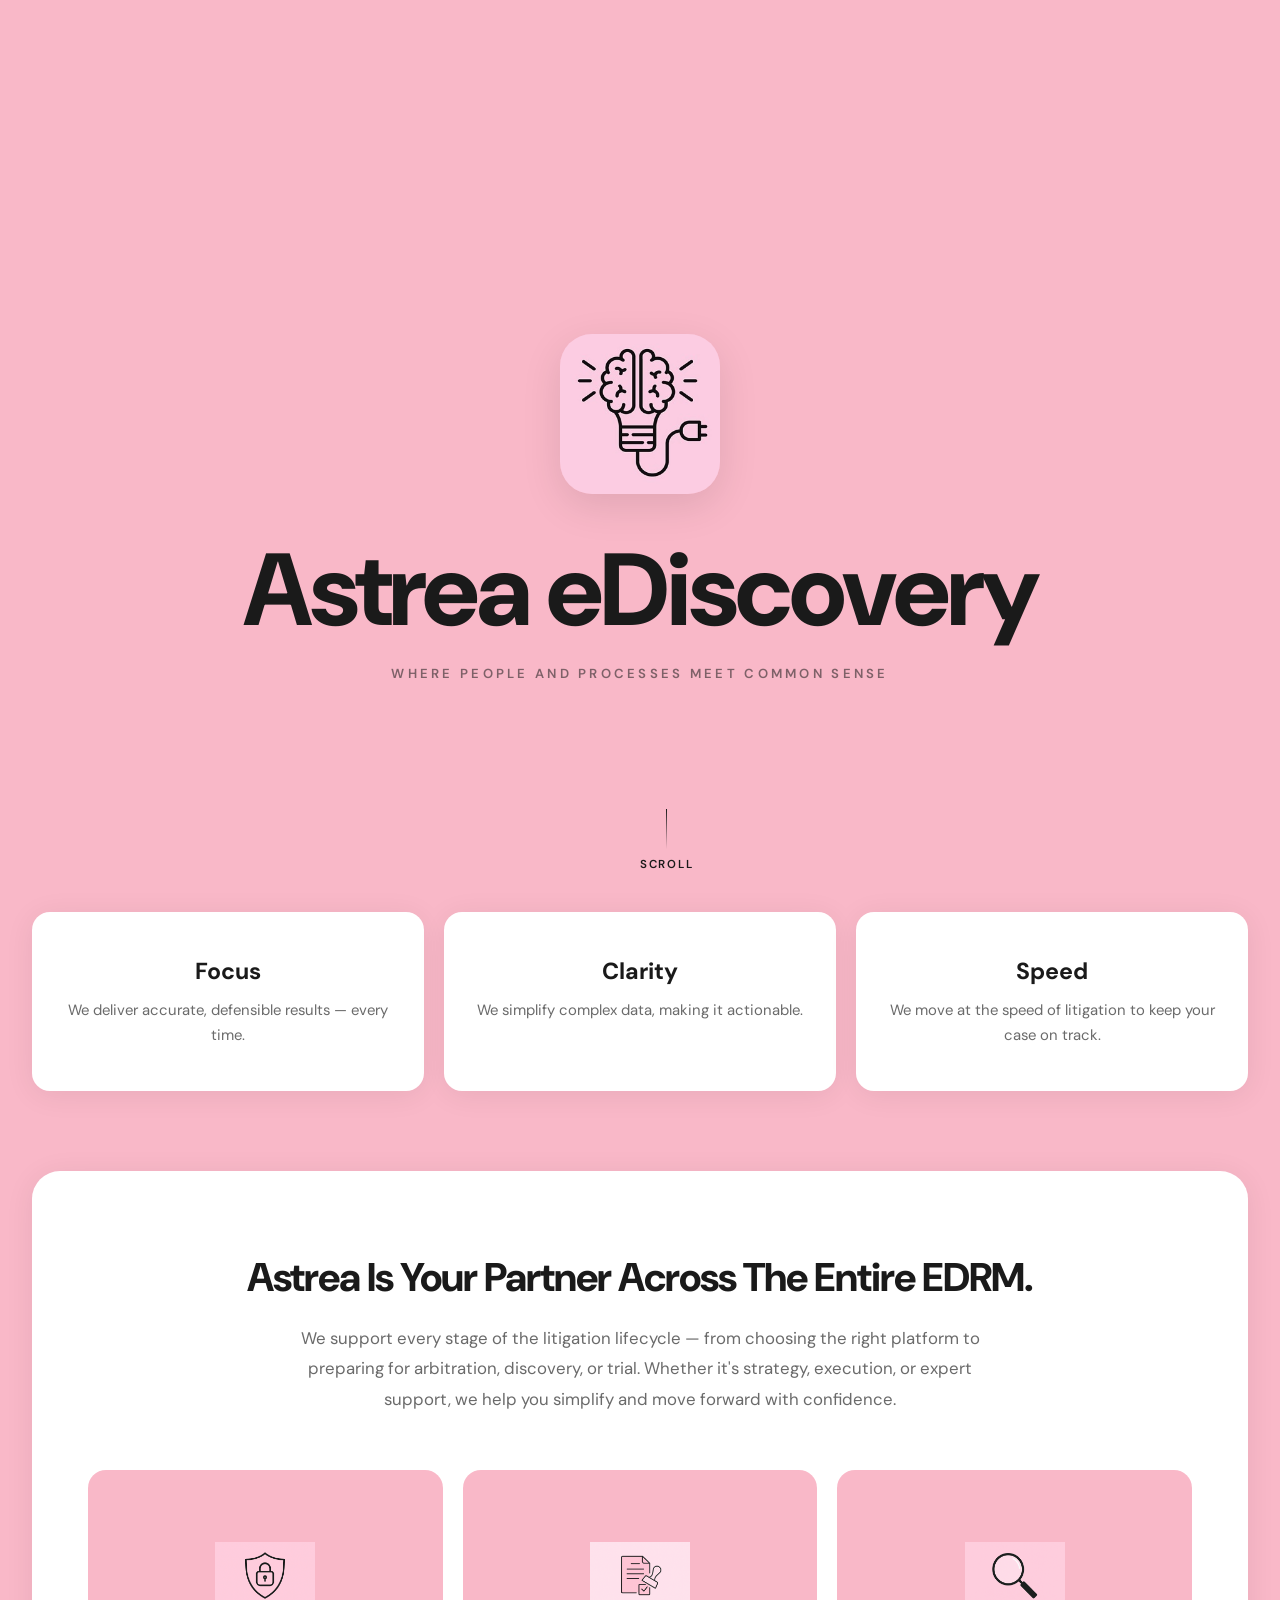
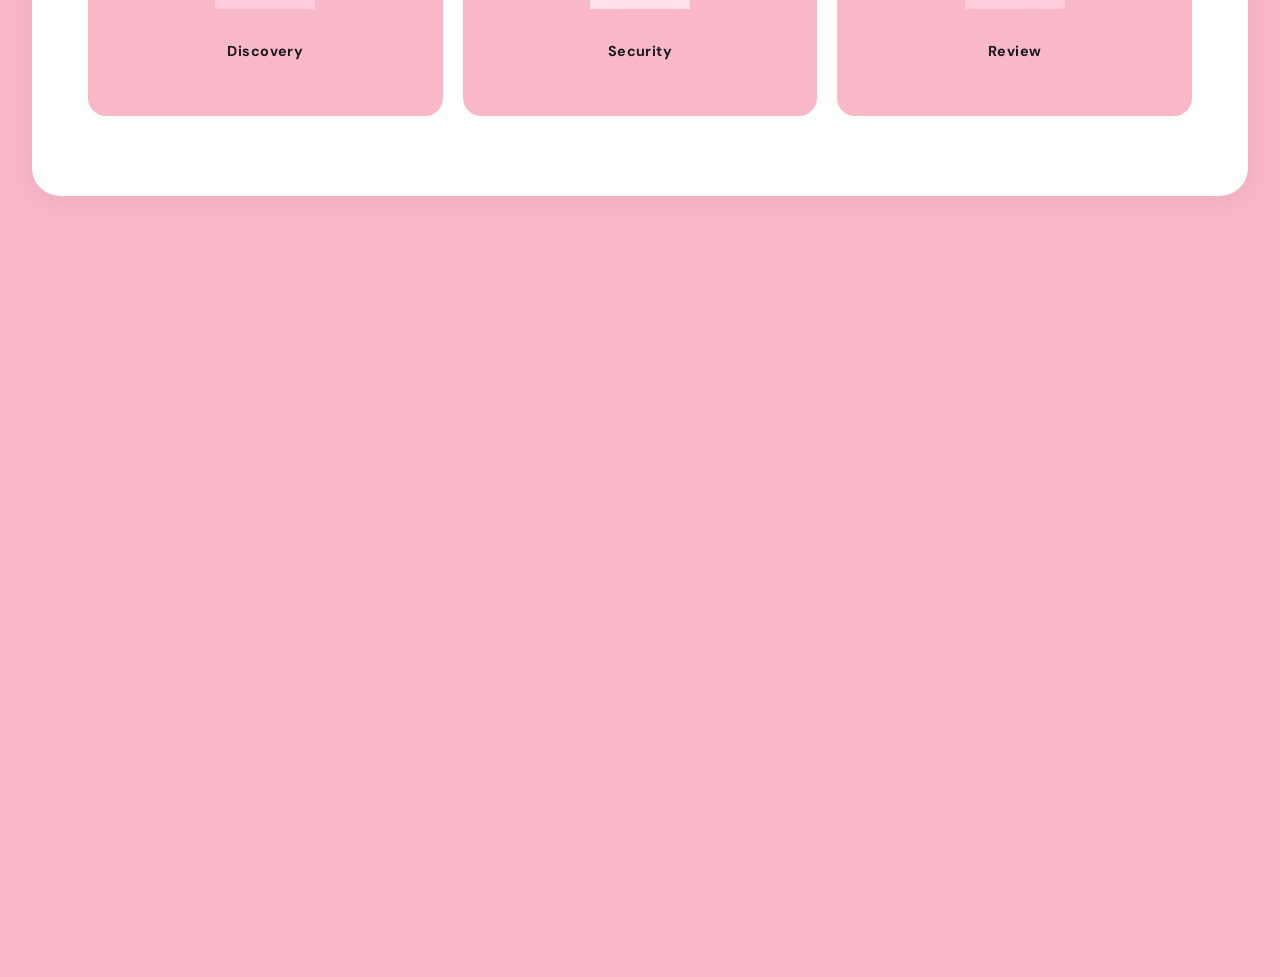
==== index.html @ 012e1cc3 "inital commit with all static files no links" ====
<!DOCTYPE html>
<html lang="en">
<head>
  <meta charset="UTF-8">
  <meta name="viewport" content="width=device-width, initial-scale=1.0">
  <title>Astrea eDiscovery — Where People and Processes Meet Common Sense</title>
  <link rel="icon" type="image/png" href="images/favicon.png">
  <link rel="stylesheet" href="css/style.css">
  <style>
    .tool-logo-dark {
      background: #111;
      border-radius: 12px;
      padding: 1rem 1.5rem;
      display: flex;
      align-items: center;
      justify-content: center;
      min-width: 200px;
      height: 68px;
    }

    /* ── PAGE-SPECIFIC ─────────────────────── */

    /* Hero */
    .hero {
      min-height: calc(100vh - 76px);
      display: flex;
      flex-direction: column;
      align-items: center;
      justify-content: center;
      text-align: center;
      padding: 5rem 2rem 4rem;
      position: relative;
    }

    .hero-icon {
      margin-bottom: 2.5rem;
      animation: float 4s ease-in-out infinite;
    }

    @keyframes float {
      0%, 100% { transform: translateY(0); }
      50%       { transform: translateY(-12px); }
    }

    .hero h1 {
      font-size: clamp(3.2rem, 8vw, 6.5rem);
      font-weight: 800;
      letter-spacing: -0.03em;
      line-height: 1;
      margin-bottom: 1.5rem;
      opacity: 0;
      animation: heroFade 0.8s 0.2s ease forwards;
    }

    .hero-tag {
      font-size: 0.82rem;
      letter-spacing: 0.25em;
      text-transform: uppercase;
      font-weight: 600;
      color: rgba(26,26,26,0.55);
      opacity: 0;
      animation: heroFade 0.8s 0.45s ease forwards;
    }

    @keyframes heroFade {
      from { opacity: 0; transform: translateY(16px); }
      to   { opacity: 1; transform: translateY(0); }
    }

    .hero-scroll {
      position: absolute;
      bottom: 2.5rem;
      left: 50%;
      transform: translateX(-50%);
      display: flex;
      flex-direction: column;
      align-items: center;
      gap: 0.5rem;
      opacity: 0.45;
      animation: heroFade 1s 1s ease forwards;
    }

    .hero-scroll span {
      font-size: 0.72rem;
      letter-spacing: 0.15em;
      text-transform: uppercase;
      font-weight: 600;
    }

    .scroll-line {
      width: 1px;
      height: 40px;
      background: linear-gradient(to bottom, var(--dark), transparent);
      animation: scrollPulse 1.6s ease-in-out infinite;
    }

    @keyframes scrollPulse {
      0%, 100% { opacity: 0.4; transform: scaleY(1); }
      50%       { opacity: 1;   transform: scaleY(1.2); }
    }

    /* Values */
    .values-section {
      padding: 0 2rem 2.5rem;
    }

    .values-grid {
      max-width: 1240px;
      margin: 0 auto;
      display: grid;
      grid-template-columns: repeat(3, 1fr);
      gap: 1.25rem;
    }

    .value-card {
      background: var(--white);
      border-radius: var(--radius-md);
      padding: 2.75rem 2rem;
      text-align: center;
      box-shadow: var(--shadow-card);
      transition: transform var(--transition), box-shadow var(--transition);
      cursor: default;
    }

    .value-card:hover {
      transform: translateY(-5px);
      box-shadow: var(--shadow-lift);
    }

    .value-card h3 {
      font-size: 1.45rem;
      font-weight: 700;
      margin-bottom: 0.75rem;
    }

    .value-card p {
      font-size: 0.93rem;
      line-height: 1.65;
      color: rgba(26,26,26,0.65);
    }

    /* EDRM */
    .edrm-section {
      padding: 2.5rem 2rem;
    }

    .edrm-inner {
      max-width: 1240px;
      margin: 0 auto;
      background: var(--white);
      border-radius: var(--radius-lg);
      padding: 5rem 3.5rem;
      text-align: center;
      box-shadow: var(--shadow-card);
    }

    .edrm-inner h2 {
      font-size: clamp(1.7rem, 3.5vw, 2.5rem);
      font-weight: 800;
      letter-spacing: -0.025em;
      margin-bottom: 1.25rem;
    }

    .edrm-inner .lead {
      font-size: 1.05rem;
      line-height: 1.8;
      color: rgba(26,26,26,0.65);
      max-width: 680px;
      margin: 0 auto 3.5rem;
    }

    .edrm-icons {
      display: grid;
      grid-template-columns: repeat(3, 1fr);
      gap: 1.25rem;
    }

    .edrm-icon-tile {
      background: var(--pink);
      border-radius: var(--radius-md);
      padding: 3.5rem 2rem;
      display: flex;
      flex-direction: column;
      align-items: center;
      gap: 1rem;
      transition: transform var(--transition);
    }

    .edrm-icon-tile:hover { transform: translateY(-4px); }

    .edrm-icon-tile span {
      font-weight: 700;
      font-size: 0.9rem;
      letter-spacing: 0.03em;
    }

    /* CTA Banner */
    .cta-section {
      padding: 0 2rem 2.5rem;
    }

    .cta-inner {
      max-width: 1240px;
      margin: 0 auto;
      background: var(--white);
      border-radius: var(--radius-lg);
      padding: 3.5rem 3rem;
      display: flex;
      align-items: center;
      justify-content: space-between;
      gap: 2rem;
      box-shadow: var(--shadow-card);
    }

    .cta-inner h2 {
      font-size: clamp(1.6rem, 3vw, 2.2rem);
      font-weight: 800;
      letter-spacing: -0.02em;
    }

    /* Toolbelt */
    .toolbelt-section {
      padding: 0 2rem 2.5rem;
    }

    .toolbelt-inner {
      max-width: 1240px;
      margin: 0 auto;
      background: var(--white);
      border-radius: var(--radius-lg);
      padding: 4.5rem 3.5rem;
      box-shadow: var(--shadow-card);
    }

    .toolbelt-header {
      text-align: center;
      margin-bottom: 3.5rem;
    }

    .toolbelt-header h2 {
      font-size: 2rem;
      font-weight: 800;
      letter-spacing: -0.02em;
      margin-bottom: 0.5rem;
    }

    .toolbelt-header p {
      font-size: 0.9rem;
      font-style: italic;
      color: rgba(26,26,26,0.5);
    }

    .toolbelt-grid {
      display: grid;
      grid-template-columns: repeat(3, 1fr);
      gap: 0;
    }

    .tool-item {
      padding: 0 2.5rem;
      text-align: center;
      border-right: 1px solid rgba(0,0,0,0.07);
    }

    .tool-item:last-child { border-right: none; }

    .tool-logo-area {
      height: 64px;
      display: flex;
      align-items: center;
      justify-content: center;
      margin-bottom: 1.5rem;
    }

    .tool-logo-relativity {
      font-size: 1.5rem;
      font-weight: 800;
      color: #E8820C;
      display: flex;
      align-items: center;
      gap: 0.4rem;
    }

    .tool-logo-reveal {
      font-size: 2rem;
      font-weight: 900;
      font-style: italic;
      color: #6B1F6B;
      letter-spacing: -0.03em;
    }

    .tool-logo-logikcull {
      font-size: 1.45rem;
      font-weight: 700;
      color: #1B3A5C;
      letter-spacing: -0.03em;
    }

    .tool-item h3 {
      font-size: 1.1rem;
      font-weight: 800;
      margin-bottom: 0.75rem;
    }

    .tool-item p {
      font-size: 0.88rem;
      line-height: 1.65;
      color: rgba(26,26,26,0.6);
      margin-bottom: 1.25rem;
    }

    .tool-link {
      font-size: 0.88rem;
      font-weight: 600;
      color: var(--dark);
      text-decoration: none;
      display: inline-flex;
      align-items: center;
      gap: 0.3rem;
      border-bottom: 1px solid transparent;
      transition: border-color var(--transition);
    }

    .tool-link:hover { border-color: var(--dark); }

    /* ── RESPONSIVE ─────────────────────────── */
    @media (max-width: 900px) {
      .values-grid,
      .edrm-icons,
      .toolbelt-grid { grid-template-columns: 1fr; }

      .tool-item { border-right: none; border-bottom: 1px solid rgba(0,0,0,0.07); padding: 2rem 1rem; }
      .tool-item:last-child { border-bottom: none; }

      .cta-inner { flex-direction: column; text-align: center; }

      .edrm-inner { padding: 3rem 1.5rem; }
      .toolbelt-inner { padding: 3rem 1.5rem; }
    }
  </style>
</head>
<body>

<!-- ═══════════════ NAV ═══════════════════ -->
<div id="site-header"></div>


<!-- ═══════════════ HERO ══════════════════ -->
<section class="hero">
  <div class="hero-icon">
    <img src="images/logo.jpg" alt="Astrea eDiscovery" style="width:160px;height:160px;object-fit:cover;border-radius:32px;box-shadow:0 12px 40px rgba(0,0,0,0.1);">
  </div>

  <h1>Astrea eDiscovery</h1>
  <p class="hero-tag">Where people and processes meet common sense</p>

  <div class="hero-scroll" aria-hidden="true">
    <div class="scroll-line"></div>
    <span>Scroll</span>
  </div>
</section>


<!-- ═══════════════ VALUES ════════════════ -->
<section class="values-section">
  <div class="values-grid">
    <div class="value-card reveal reveal-delay-1">
      <h3>Focus</h3>
      <p>We deliver accurate, defensible results — every time.</p>
    </div>
    <div class="value-card reveal reveal-delay-2">
      <h3>Clarity</h3>
      <p>We simplify complex data, making it actionable.</p>
    </div>
    <div class="value-card reveal reveal-delay-3">
      <h3>Speed</h3>
      <p>We move at the speed of litigation to keep your case on track.</p>
    </div>
  </div>
</section>


<!-- ═══════════════ EDRM ═════════════════ -->
<section class="edrm-section">
  <div class="edrm-inner reveal">
    <h2>Astrea Is Your Partner Across The Entire EDRM.</h2>
    <p class="lead">We support every stage of the litigation lifecycle — from choosing the right platform to preparing for arbitration, discovery, or trial. Whether it's strategy, execution, or expert support, we help you simplify and move forward with confidence.</p>

    <div class="edrm-icons">
      <!-- Search / Investigation -->
      <div class="edrm-icon-tile reveal reveal-delay-1">
        <img src="images/icon-search.png" alt="Discovery" style="width:100px;height:100px;object-fit:contain;">
        <span>Discovery</span>
      </div>
      <!-- Security / Shield -->
      <div class="edrm-icon-tile reveal reveal-delay-2">
        <img src="images/icon-security.png" alt="Security" style="width:100px;height:100px;object-fit:contain;">
        <span>Security</span>
      </div>
      <!-- Cloud / Review -->
      <div class="edrm-icon-tile reveal reveal-delay-3">
        <img src="images/icon-cloud.png" alt="Review" style="width:100px;height:100px;object-fit:contain;">
        <span>Review</span>
      </div>
    </div>
  </div>
</section>


<!-- ═══════════════ CTA ═══════════════════ -->
<section class="cta-section">
  <div class="cta-inner reveal">
    <h2>Precision Starts Here</h2>
    <a href="contact.html" class="btn-outline">Contact Us</a>
  </div>
</section>


<!-- ═══════════════ TOOLBELT ═════════════ -->
<section class="toolbelt-section">
  <div class="toolbelt-inner reveal">
    <div class="toolbelt-header">
      <h2>Our Toolbelt</h2>
      <p>Collaboration starts with the right tools</p>
    </div>

    <div class="toolbelt-grid">
      <div class="tool-item">
        <div class="tool-logo-area">
          <div class="tool-logo-dark">
            <img src="images/logo-relativity.png" alt="Relativity" style="max-width:180px;max-height:42px;object-fit:contain;">
          </div>
        </div>
        <h3>Power meets control</h3>
        <p>Leverage advanced AI in the industry's leading cloud platform and streamline every phase of eDiscovery.</p>
        <a href="#" class="tool-link">Read About Relativity →</a>
      </div>

      <div class="tool-item">
        <div class="tool-logo-area">
          <div class="tool-logo-dark">
            <img src="images/logo-reveal.png" alt="Reveal" style="max-width:180px;max-height:42px;object-fit:contain;">
          </div>
        </div>
        <h3>AI you can trust</h3>
        <p>Use cutting-edge AI and interactive visual analytics to uncover insights faster, reduce data volume, and accelerate your review.</p>
        <a href="#" class="tool-link">Read About Reveal →</a>
      </div>

      <div class="tool-item">
        <div class="tool-logo-area">
          <div class="tool-logo-dark">
            <img src="images/logo-logikcull.png" alt="Logikcull" style="max-width:180px;max-height:42px;object-fit:contain;">
          </div>
        </div>
        <h3>Fast, secure, easy</h3>
        <p>Simplify eDiscovery with instant data uploads, automated organization, and intuitive search filters.</p>
        <a href="#" class="tool-link">Read About Logikcull →</a>
      </div>
    </div>
  </div>
</section>


<!-- ═══════════════ FOOTER ════════════════ -->
<div id="site-footer"></div>

<script src="js/components.js"></script>
</body>
</html>
---- css/style.css ----
/* =============================================
   ASTREA eDISCOVERY — SHARED STYLES
   ============================================= */

@import url('https://fonts.googleapis.com/css2?family=DM+Sans:ital,opsz,wght@0,9..40,300;0,9..40,400;0,9..40,500;0,9..40,600;0,9..40,700;0,9..40,800;1,9..40,400&display=swap');

:root {
  --pink:        #F9B8C8;
  --pink-light:  #fcd6e1;
  --pink-dark:   #f0a0bb;
  --dark:        #1a1a1a;
  --dark-2:      #2e2e2e;
  --footer-bg:   #111111;
  --white:       #ffffff;
  --card-bg:     rgba(255,255,255,0.95);
  --radius-sm:   10px;
  --radius-md:   18px;
  --radius-lg:   28px;
  --shadow-card: 0 4px 30px rgba(0,0,0,0.07);
  --shadow-lift: 0 16px 50px rgba(0,0,0,0.13);
  --transition:  0.28s cubic-bezier(0.4,0,0.2,1);
}

*, *::before, *::after { margin: 0; padding: 0; box-sizing: border-box; }

html { scroll-behavior: smooth; }

body {
  font-family: 'DM Sans', sans-serif;
  background: var(--pink);
  color: var(--dark);
  -webkit-font-smoothing: antialiased;
  overflow-x: hidden;
}

/* ─── NAV — FLOATING ISLAND ───────────────── */
.nav-wrapper {
  position: fixed;
  top: 0;
  left: 0;
  right: 0;
  z-index: 900;
  display: flex;
  justify-content: center;
  padding: 1rem 1.5rem;
  pointer-events: none; /* let clicks pass through the wrapper */
  transition: transform 0.4s cubic-bezier(0.4, 0, 0.2, 1),
              opacity  0.4s cubic-bezier(0.4, 0, 0.2, 1);
}

/* Hide on scroll down */
.nav-wrapper.nav-hidden {
  transform: translateY(-120%);
  opacity: 0;
}

.nav {
  pointer-events: all; /* re-enable clicks on the actual nav pill */
  background: rgba(255, 255, 255, 0.92);
  backdrop-filter: blur(20px);
  -webkit-backdrop-filter: blur(20px);
  border-radius: 999px;
  border: 1px solid rgba(255, 255, 255, 0.8);
  box-shadow: 0 8px 32px rgba(0, 0, 0, 0.10),
              0 2px 8px rgba(0, 0, 0, 0.06);
  display: flex;
  align-items: center;
  gap: 0.5rem;
  padding: 0.5rem 0.6rem 0.5rem 0.6rem;
  max-width: 860px;
  width: 100%;
  transition: box-shadow 0.3s ease, background 0.3s ease;
}

.nav:hover {
  box-shadow: 0 12px 40px rgba(0, 0, 0, 0.13),
              0 2px 8px rgba(0, 0, 0, 0.07);
}

/* Logo */
.nav-logo {
  display: flex;
  align-items: center;
  flex-shrink: 0;
  text-decoration: none;
}

.nav-logo img {
  width: 46px;
  height: 46px;
  border-radius: 50%;
  object-fit: cover;
  border: 2px solid rgba(0,0,0,0.08);
  display: block;
}

/* Links */
.nav-links {
  display: flex;
  align-items: center;
  gap: 0.25rem;
  list-style: none;
  flex: 1;
  justify-content: center;
}

.nav-links a {
  text-decoration: none;
  color: var(--dark);
  font-weight: 500;
  font-size: 0.93rem;
  padding: 0.5rem 0.9rem;
  border-radius: 999px;
  transition: background var(--transition), color var(--transition);
  white-space: nowrap;
}

.nav-links a:hover {
  background: rgba(249, 184, 200, 0.3);
  color: var(--dark);
}

.nav-links a.active {
  background: rgba(249, 184, 200, 0.45);
  font-weight: 600;
}

/* Contact button */
.btn-nav {
  background: var(--dark) !important;
  color: var(--white) !important;
  padding: 0.6rem 1.4rem !important;
  border-radius: 999px !important;
  font-weight: 700 !important;
  letter-spacing: 0.07em !important;
  font-size: 0.78rem !important;
  text-transform: uppercase !important;
  transition: background var(--transition), transform var(--transition) !important;
}

.btn-nav:hover {
  background: #333 !important;
  transform: scale(1.03) !important;
}

/* Hamburger */
.hamburger {
  display: none;
  flex-direction: column;
  gap: 4px;
  cursor: pointer;
  background: none;
  border: none;
  padding: 8px;
  border-radius: 50%;
  flex-shrink: 0;
}

.hamburger span {
  display: block;
  width: 20px;
  height: 2px;
  background: var(--dark);
  border-radius: 2px;
  transition: all 0.3s;
}

.hamburger.open span:nth-child(1) { transform: rotate(45deg) translate(4px, 4px); }
.hamburger.open span:nth-child(2) { opacity: 0; }
.hamburger.open span:nth-child(3) { transform: rotate(-45deg) translate(4px, -4px); }

/* Body offset so content isn't hidden under fixed nav */
body { padding-top: 88px; }

/* ─── BUTTONS ─────────────────────────────── */
.btn-outline {
  display: inline-flex;
  align-items: center;
  gap: 0.5rem;
  border: 2px solid var(--dark);
  color: var(--dark);
  background: transparent;
  padding: 0.85rem 2.5rem;
  border-radius: 50px;
  font-family: 'DM Sans', sans-serif;
  font-weight: 700;
  letter-spacing: 0.1em;
  font-size: 0.82rem;
  text-transform: uppercase;
  text-decoration: none;
  cursor: pointer;
  transition: all var(--transition);
}

.btn-outline:hover {
  background: var(--dark);
  color: var(--white);
  transform: translateY(-2px);
  box-shadow: 0 8px 24px rgba(0,0,0,0.15);
}

.btn-solid {
  display: inline-flex;
  align-items: center;
  gap: 0.5rem;
  border: 2px solid var(--dark);
  color: var(--white);
  background: var(--dark);
  padding: 0.85rem 2.5rem;
  border-radius: 50px;
  font-family: 'DM Sans', sans-serif;
  font-weight: 700;
  letter-spacing: 0.07em;
  font-size: 0.85rem;
  text-decoration: none;
  cursor: pointer;
  transition: all var(--transition);
}

.btn-solid:hover {
  background: transparent;
  color: var(--dark);
  transform: translateY(-2px);
}

/* ─── SECTION WRAPPER ─────────────────────── */
.section-wrap {
  max-width: 1240px;
  margin: 0 auto;
  padding: 0 2rem;
}

/* ─── WHITE CARD BLOCK ────────────────────── */
.card-block {
  background: var(--white);
  border-radius: var(--radius-lg);
  box-shadow: var(--shadow-card);
  padding: 4rem 3rem;
}

/* ─── SCROLL REVEAL ───────────────────────── */
.reveal {
  opacity: 0;
  transform: translateY(28px);
  transition: opacity 0.65s ease, transform 0.65s ease;
}

.reveal.visible {
  opacity: 1;
  transform: translateY(0);
}

.reveal-delay-1 { transition-delay: 0.1s; }
.reveal-delay-2 { transition-delay: 0.2s; }
.reveal-delay-3 { transition-delay: 0.3s; }
.reveal-delay-4 { transition-delay: 0.4s; }

/* ─── FOOTER ──────────────────────────────── */
.footer {
  background: var(--footer-bg);
  color: var(--white);
  margin-top: 5rem;
  padding: 5rem 2.5rem 2rem;
}

.footer-inner {
  max-width: 1240px;
  margin: 0 auto;
}

.footer-top {
  display: grid;
  grid-template-columns: 2fr 1fr 1fr 2fr;
  gap: 3.5rem;
  padding-bottom: 3.5rem;
  border-bottom: 1px solid rgba(255,255,255,0.08);
}

.footer-brand-name {
  font-size: 1.3rem;
  font-weight: 800;
  letter-spacing: -0.01em;
  margin-bottom: 0.4rem;
  color: var(--white);
}

.footer-brand-tag {
  font-size: 0.78rem;
  font-weight: 500;
  letter-spacing: 0.12em;
  text-transform: uppercase;
  color: rgba(255,255,255,0.4);
  margin-bottom: 1.75rem;
}

.footer-social-links {
  display: flex;
  gap: 0.6rem;
}

.footer-social-btn {
  width: 38px;
  height: 38px;
  background: rgba(255,255,255,0.07);
  border-radius: 8px;
  display: flex;
  align-items: center;
  justify-content: center;
  color: rgba(255,255,255,0.6);
  text-decoration: none;
  transition: background var(--transition), color var(--transition);
}

.footer-social-btn:hover {
  background: var(--pink);
  color: var(--dark);
}

.footer-col-title {
  font-size: 0.72rem;
  font-weight: 700;
  letter-spacing: 0.18em;
  text-transform: uppercase;
  color: rgba(255,255,255,0.38);
  margin-bottom: 1.25rem;
}

.footer-col ul {
  list-style: none;
  display: flex;
  flex-direction: column;
  gap: 0.7rem;
}

.footer-col ul a {
  color: rgba(255,255,255,0.65);
  text-decoration: none;
  font-size: 0.9rem;
  transition: color var(--transition);
}

.footer-col ul a:hover { color: var(--pink); }

.footer-newsletter-sub {
  font-size: 0.85rem;
  color: rgba(255,255,255,0.5);
  line-height: 1.65;
  margin-bottom: 1.25rem;
}

.footer-form {
  display: flex;
  border-radius: var(--radius-sm);
  overflow: hidden;
  border: 1px solid rgba(255,255,255,0.12);
}

.footer-form input {
  flex: 1;
  background: rgba(255,255,255,0.05);
  border: none;
  padding: 0.85rem 1.1rem;
  color: var(--white);
  font-family: 'DM Sans', sans-serif;
  font-size: 0.88rem;
  outline: none;
}

.footer-form input::placeholder { color: rgba(255,255,255,0.3); }

.footer-form button {
  background: var(--pink);
  color: var(--dark);
  border: none;
  padding: 0.85rem 1.3rem;
  font-family: 'DM Sans', sans-serif;
  font-weight: 700;
  font-size: 0.82rem;
  letter-spacing: 0.05em;
  cursor: pointer;
  transition: opacity var(--transition);
  white-space: nowrap;
}

.footer-form button:hover { opacity: 0.85; }

.footer-bottom {
  display: flex;
  justify-content: space-between;
  align-items: center;
  padding-top: 2rem;
}

.footer-copy {
  font-size: 0.8rem;
  color: rgba(255,255,255,0.3);
}

.footer-legal {
  display: flex;
  gap: 1.75rem;
}

.footer-legal a {
  font-size: 0.8rem;
  color: rgba(255,255,255,0.3);
  text-decoration: none;
  transition: color var(--transition);
}

.footer-legal a:hover { color: rgba(255,255,255,0.7); }

/* ─── RESPONSIVE ──────────────────────────── */
@media (max-width: 1024px) {
  .footer-top { grid-template-columns: 1fr 1fr; }
  .footer-brand { grid-column: 1 / -1; }
  .footer-newsletter { grid-column: 1 / -1; }
}

@media (max-width: 768px) {
  .nav { border-radius: 20px; padding: 0.5rem; }
  .hamburger { display: flex; }

  .nav-links {
    display: none;
    position: absolute;
    top: calc(100% + 0.75rem);
    left: 0; right: 0;
    background: rgba(255,255,255,0.97);
    backdrop-filter: blur(20px);
    flex-direction: column;
    align-items: stretch;
    padding: 1rem;
    gap: 0.25rem;
    border-radius: 20px;
    box-shadow: 0 12px 40px rgba(0,0,0,0.12);
  }

  .nav-links.open { display: flex; }
  .nav-links a { border-radius: 12px; padding: 0.75rem 1rem; }
  .btn-nav { text-align: center; border-radius: 12px !important; }
  .nav-wrapper { padding: 0.75rem 1rem; }
  body { padding-top: 80px; }

  /* Footer */
  .footer-top { grid-template-columns: 1fr; gap: 2.5rem; }
  .footer-bottom { flex-direction: column; gap: 1rem; text-align: center; }
  .footer-legal { justify-content: center; }
  .card-block { padding: 2.5rem 1.5rem; }
}
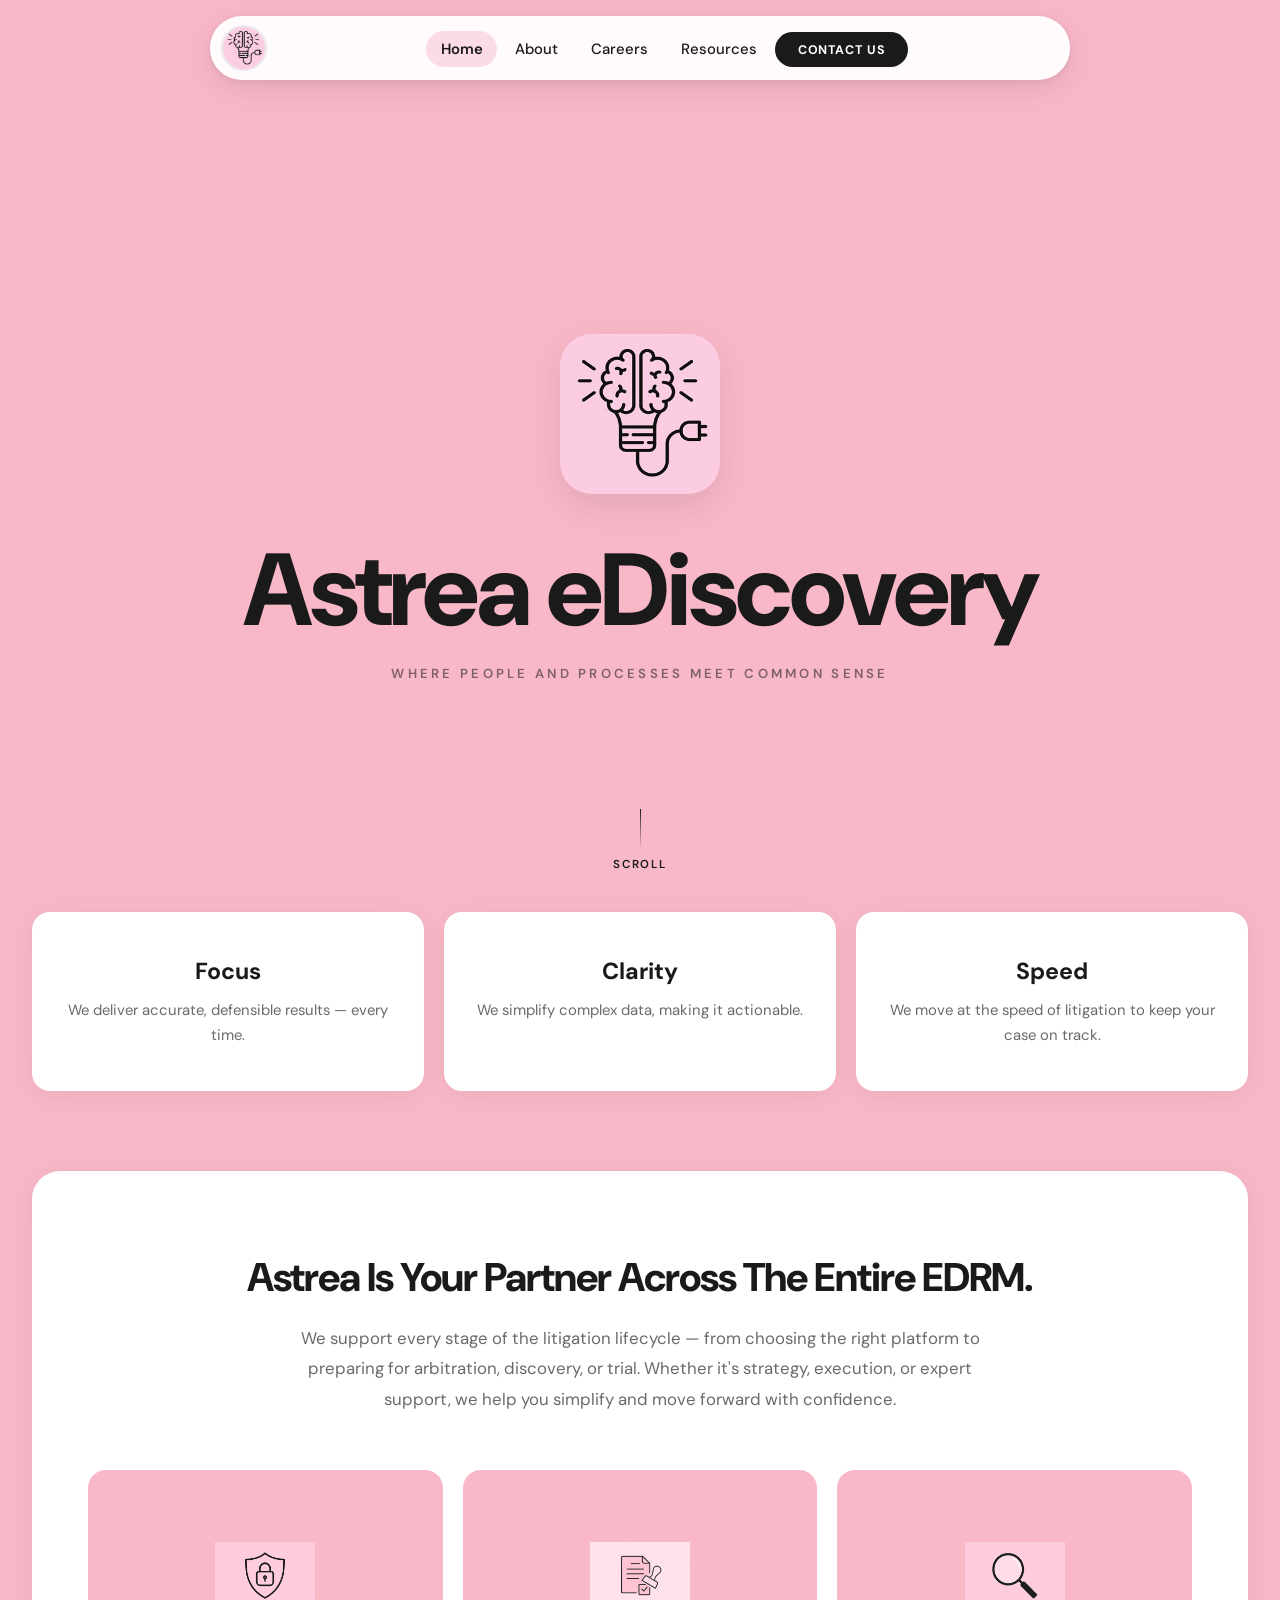
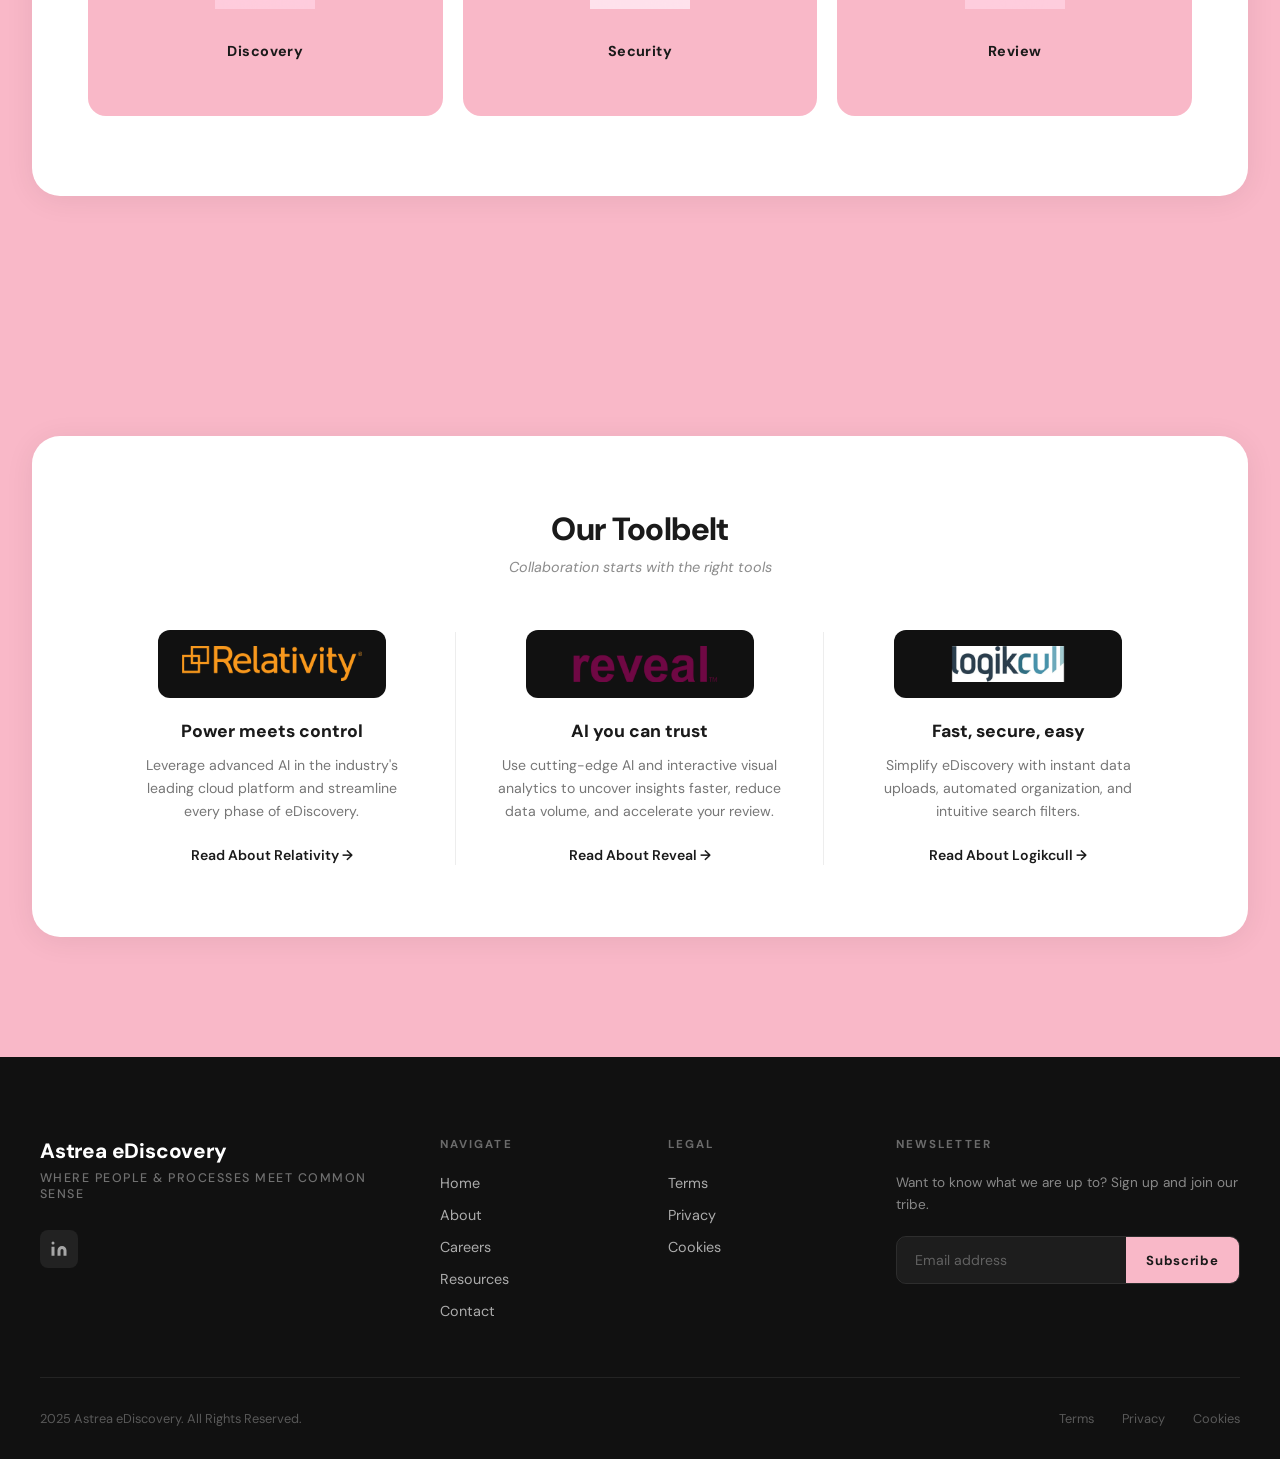
==== commit 5b730a37: "added a pop up to sign in for newsletter" ====
--- a/index.html
+++ b/index.html
@@ -70,11 +70,12 @@
     .hero-scroll {
       position: absolute;
       bottom: 2.5rem;
-      left: 50%;
-      transform: translateX(-50%);
+      left: 0;
+      right: 0;
       display: flex;
       flex-direction: column;
       align-items: center;
+      justify-content: center;
       gap: 0.5rem;
       opacity: 0.45;
       animation: heroFade 1s 1s ease forwards;
@@ -465,6 +466,351 @@
 <!-- ═══════════════ FOOTER ════════════════ -->
 <div id="site-footer"></div>
 
+<!-- ═══════════════ NEWSLETTER POPUP ════ -->
+<div class="nl-overlay" id="nlOverlay">
+  <div class="nl-modal" id="nlModal">
+
+    <button class="nl-close" id="nlClose" aria-label="Close">
+      <svg width="14" height="14" viewBox="0 0 14 14" fill="none">
+        <line x1="1" y1="1" x2="13" y2="13" stroke="currentColor" stroke-width="2.2" stroke-linecap="round"/>
+        <line x1="13" y1="1" x2="1" y2="13" stroke="currentColor" stroke-width="2.2" stroke-linecap="round"/>
+      </svg>
+    </button>
+
+    <!-- Left side — brand -->
+    <div class="nl-left">
+      <img src="images/logo.jpg" alt="Astrea eDiscovery" class="nl-logo">
+      <h2 class="nl-heading">Stay in the loop.</h2>
+      <p class="nl-sub">eDiscovery insights, platform updates, and industry news — straight to your inbox.</p>
+      <ul class="nl-perks">
+        <li>✦ No spam, ever</li>
+        <li>✦ Unsubscribe anytime</li>
+        <li>✦ Join our tribe</li>
+      </ul>
+    </div>
+
+    <!-- Right side — form -->
+    <div class="nl-right">
+      <div class="nl-eyebrow">Newsletter</div>
+      <p class="nl-right-sub">Be the first to know what we're up to.</p>
+
+      <div class="nl-input-wrap">
+        <input type="text" id="nlName" placeholder="Your name" class="nl-input">
+      </div>
+      <div class="nl-input-wrap">
+        <input type="email" id="nlEmail" placeholder="Email address" class="nl-input">
+      </div>
+
+      <button class="nl-btn" id="nlSubmit">Subscribe →</button>
+
+      <div class="nl-success" id="nlSuccess">
+        <div class="nl-success-icon">🎉</div>
+        <div class="nl-success-text">You're in! Welcome to the tribe.</div>
+      </div>
+
+      <button class="nl-skip" id="nlSkip">No thanks, maybe later</button>
+    </div>
+
+  </div>
+</div>
+
+<style>
+  /* ── Newsletter Popup ───────────────────── */
+  .nl-overlay {
+    position: fixed;
+    inset: 0;
+    background: rgba(10, 10, 10, 0.55);
+    z-index: 9000;
+    display: flex;
+    align-items: center;
+    justify-content: center;
+    padding: 1.5rem;
+    backdrop-filter: blur(6px);
+    opacity: 0;
+    visibility: hidden;
+    transition: opacity 0.4s ease, visibility 0.4s ease;
+  }
+
+  .nl-overlay.open {
+    opacity: 1;
+    visibility: visible;
+  }
+
+  .nl-modal {
+    background: white;
+    border-radius: 28px;
+    max-width: 820px;
+    width: 100%;
+    display: grid;
+    grid-template-columns: 1fr 1fr;
+    overflow: hidden;
+    position: relative;
+    transform: scale(0.88) translateY(24px);
+    transition: transform 0.45s cubic-bezier(0.34, 1.56, 0.64, 1);
+    box-shadow: 0 32px 80px rgba(0,0,0,0.18);
+  }
+
+  .nl-overlay.open .nl-modal {
+    transform: scale(1) translateY(0);
+  }
+
+  /* Close button */
+  .nl-close {
+    position: absolute;
+    top: 1.1rem;
+    right: 1.1rem;
+    width: 32px;
+    height: 32px;
+    background: rgba(0,0,0,0.08);
+    border: none;
+    border-radius: 50%;
+    display: flex;
+    align-items: center;
+    justify-content: center;
+    cursor: pointer;
+    color: #555;
+    z-index: 10;
+    transition: background 0.2s, transform 0.2s;
+  }
+  .nl-close:hover {
+    background: rgba(0,0,0,0.15);
+    transform: rotate(90deg);
+  }
+
+  /* Left panel */
+  .nl-left {
+    background: var(--pink);
+    padding: 3rem 2.5rem;
+    display: flex;
+    flex-direction: column;
+    justify-content: center;
+  }
+
+  .nl-logo {
+    width: 56px;
+    height: 56px;
+    border-radius: 14px;
+    object-fit: cover;
+    margin-bottom: 1.75rem;
+    box-shadow: 0 4px 16px rgba(0,0,0,0.1);
+  }
+
+  .nl-heading {
+    font-size: 2rem;
+    font-weight: 800;
+    letter-spacing: -0.03em;
+    line-height: 1.1;
+    margin-bottom: 0.85rem;
+    color: var(--dark);
+  }
+
+  .nl-sub {
+    font-size: 0.9rem;
+    line-height: 1.7;
+    color: rgba(26,26,26,0.7);
+    margin-bottom: 1.75rem;
+  }
+
+  .nl-perks {
+    list-style: none;
+    display: flex;
+    flex-direction: column;
+    gap: 0.5rem;
+  }
+
+  .nl-perks li {
+    font-size: 0.82rem;
+    font-weight: 600;
+    color: rgba(26,26,26,0.6);
+    letter-spacing: 0.02em;
+  }
+
+  /* Right panel */
+  .nl-right {
+    padding: 3rem 2.5rem;
+    display: flex;
+    flex-direction: column;
+    justify-content: center;
+    background: white;
+  }
+
+  .nl-eyebrow {
+    font-size: 0.7rem;
+    font-weight: 700;
+    letter-spacing: 0.2em;
+    text-transform: uppercase;
+    color: rgba(26,26,26,0.35);
+    margin-bottom: 0.5rem;
+  }
+
+  .nl-right-sub {
+    font-size: 0.88rem;
+    color: rgba(26,26,26,0.55);
+    margin-bottom: 1.75rem;
+    line-height: 1.5;
+  }
+
+  .nl-input-wrap {
+    margin-bottom: 0.75rem;
+  }
+
+  .nl-input {
+    width: 100%;
+    border: 2px solid rgba(0,0,0,0.1);
+    border-radius: 10px;
+    padding: 0.8rem 1rem;
+    font-family: 'DM Sans', sans-serif;
+    font-size: 0.92rem;
+    color: var(--dark);
+    outline: none;
+    transition: border-color 0.2s;
+    background: #fafafa;
+  }
+
+  .nl-input:focus {
+    border-color: var(--pink-dark);
+    background: white;
+  }
+
+  .nl-btn {
+    width: 100%;
+    background: var(--dark);
+    color: white;
+    border: none;
+    border-radius: 10px;
+    padding: 0.9rem;
+    font-family: 'DM Sans', sans-serif;
+    font-size: 0.95rem;
+    font-weight: 700;
+    cursor: pointer;
+    margin-top: 0.25rem;
+    margin-bottom: 1rem;
+    transition: background 0.2s, transform 0.2s;
+  }
+
+  .nl-btn:hover {
+    background: #333;
+    transform: translateY(-1px);
+  }
+
+  /* Success state */
+  .nl-success {
+    display: none;
+    flex-direction: column;
+    align-items: center;
+    text-align: center;
+    padding: 1rem 0;
+    gap: 0.5rem;
+  }
+
+  .nl-success-icon { font-size: 2.5rem; }
+
+  .nl-success-text {
+    font-size: 0.95rem;
+    font-weight: 600;
+    color: var(--dark);
+  }
+
+  .nl-skip {
+    background: none;
+    border: none;
+    font-family: 'DM Sans', sans-serif;
+    font-size: 0.78rem;
+    color: rgba(26,26,26,0.35);
+    cursor: pointer;
+    text-align: center;
+    width: 100%;
+    padding: 0.25rem;
+    transition: color 0.2s;
+  }
+
+  .nl-skip:hover { color: rgba(26,26,26,0.65); }
+
+  /* Responsive */
+  @media (max-width: 640px) {
+    .nl-modal {
+      grid-template-columns: 1fr;
+      max-height: 90vh;
+      overflow-y: auto;
+      border-radius: 20px;
+    }
+    .nl-left { padding: 2rem 1.75rem 1.5rem; }
+    .nl-right { padding: 1.5rem 1.75rem 2rem; }
+    .nl-heading { font-size: 1.6rem; }
+  }
+</style>
+
 <script src="js/components.js"></script>
+<script>
+  // Show popup once per session — after 3 seconds
+  (function () {
+    var STORAGE_KEY = 'astrea_nl_dismissed';
+
+    // Don't show if already dismissed this session
+    if (sessionStorage.getItem(STORAGE_KEY)) return;
+
+    var overlay = document.getElementById('nlOverlay');
+    var closeBtn = document.getElementById('nlClose');
+    var skipBtn  = document.getElementById('nlSkip');
+    var submitBtn = document.getElementById('nlSubmit');
+    var success  = document.getElementById('nlSuccess');
+    var emailInput = document.getElementById('nlEmail');
+    var nameInput  = document.getElementById('nlName');
+
+    function openPopup() {
+      overlay.classList.add('open');
+    }
+
+    function closePopup() {
+      overlay.classList.remove('open');
+      sessionStorage.setItem(STORAGE_KEY, '1');
+    }
+
+    // Open after 3 seconds
+    setTimeout(openPopup, 3000);
+
+    // Close on X button
+    closeBtn.addEventListener('click', closePopup);
+
+    // Close on skip
+    skipBtn.addEventListener('click', closePopup);
+
+    // Close on backdrop click
+    overlay.addEventListener('click', function (e) {
+      if (e.target === overlay) closePopup();
+    });
+
+    // Close on ESC
+    document.addEventListener('keydown', function (e) {
+      if (e.key === 'Escape') closePopup();
+    });
+
+    // Submit
+    submitBtn.addEventListener('click', function () {
+      var email = emailInput.value.trim();
+      if (!email || !email.includes('@')) {
+        emailInput.style.borderColor = '#ff6b6b';
+        emailInput.focus();
+        setTimeout(function () {
+          emailInput.style.borderColor = '';
+        }, 2000);
+        return;
+      }
+
+      // Show success
+      nameInput.style.display  = 'none';
+      emailInput.style.display = 'none';
+      submitBtn.style.display  = 'none';
+      skipBtn.style.display    = 'none';
+      document.querySelector('.nl-eyebrow').style.display   = 'none';
+      document.querySelector('.nl-right-sub').style.display = 'none';
+      success.style.display = 'flex';
+
+      // Auto-close after 2.5s
+      setTimeout(closePopup, 2500);
+    });
+
+  })();
+</script>
 </body>
 </html>
